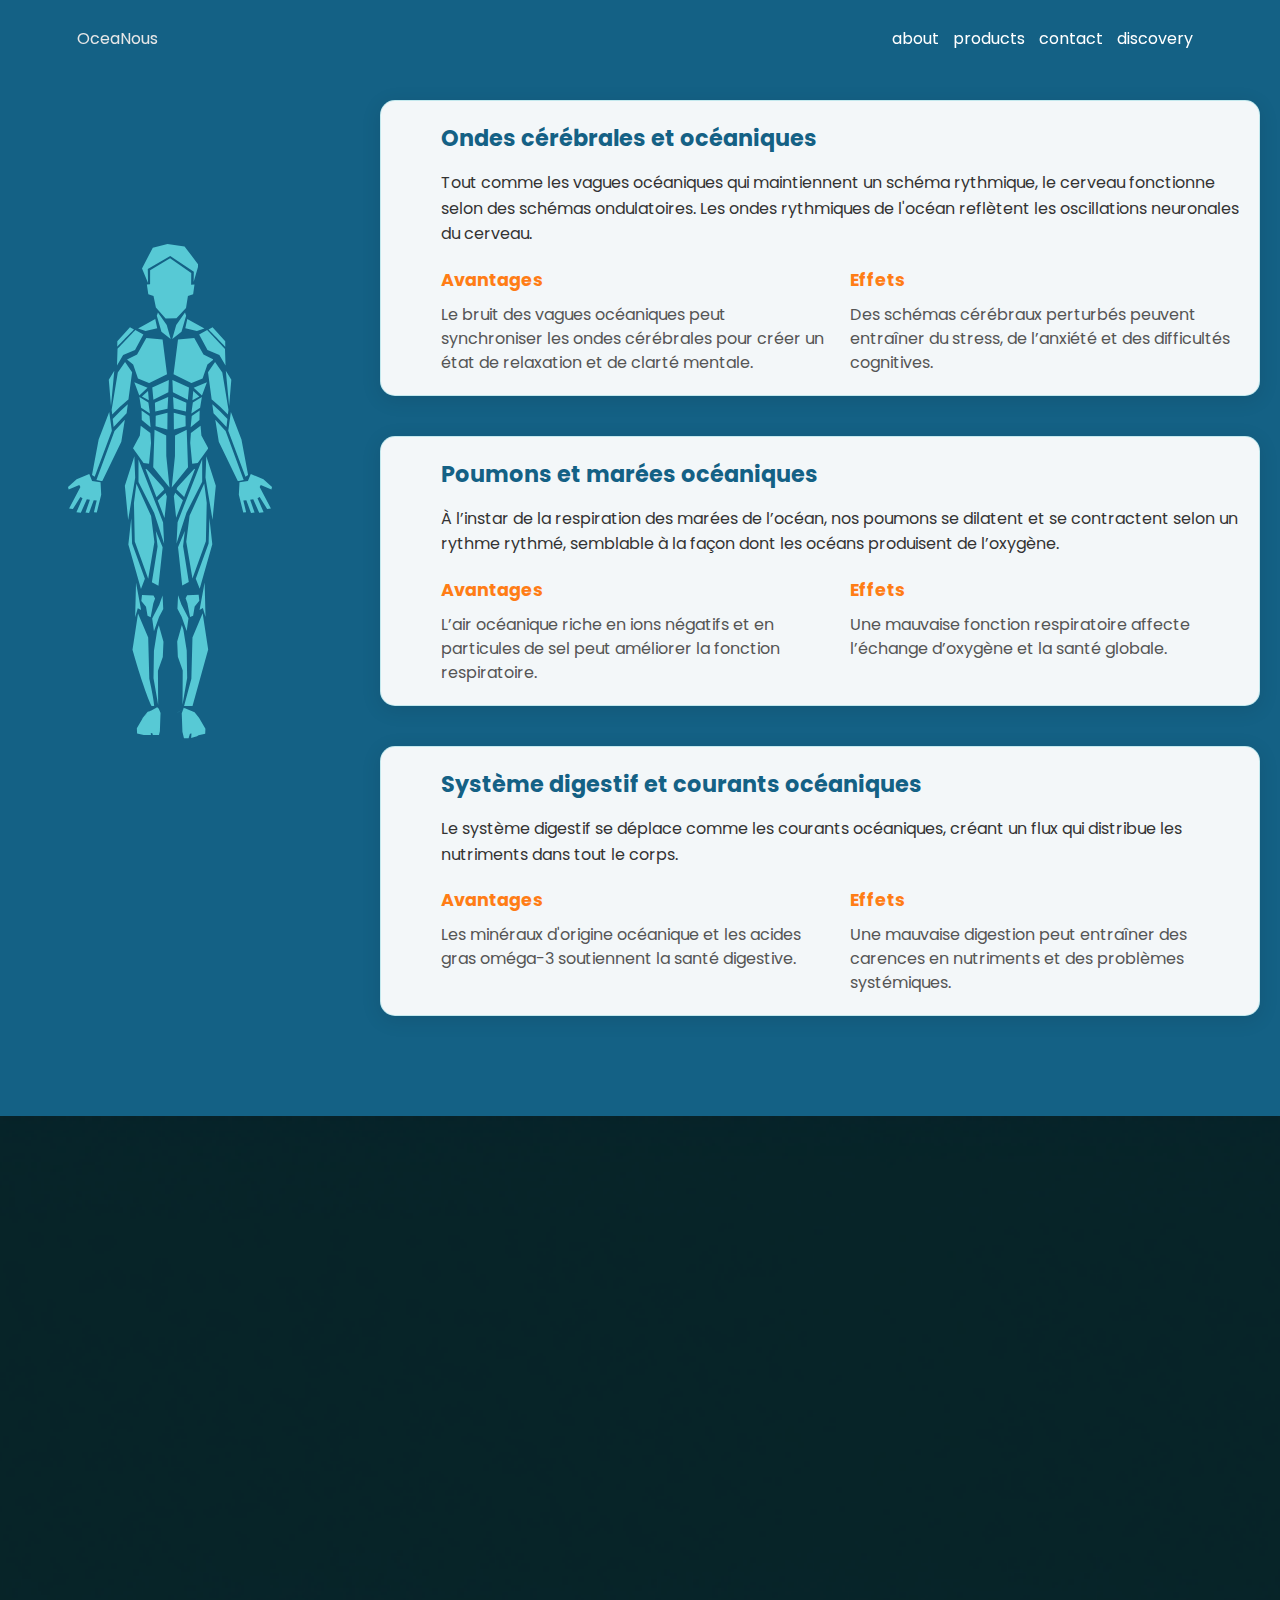
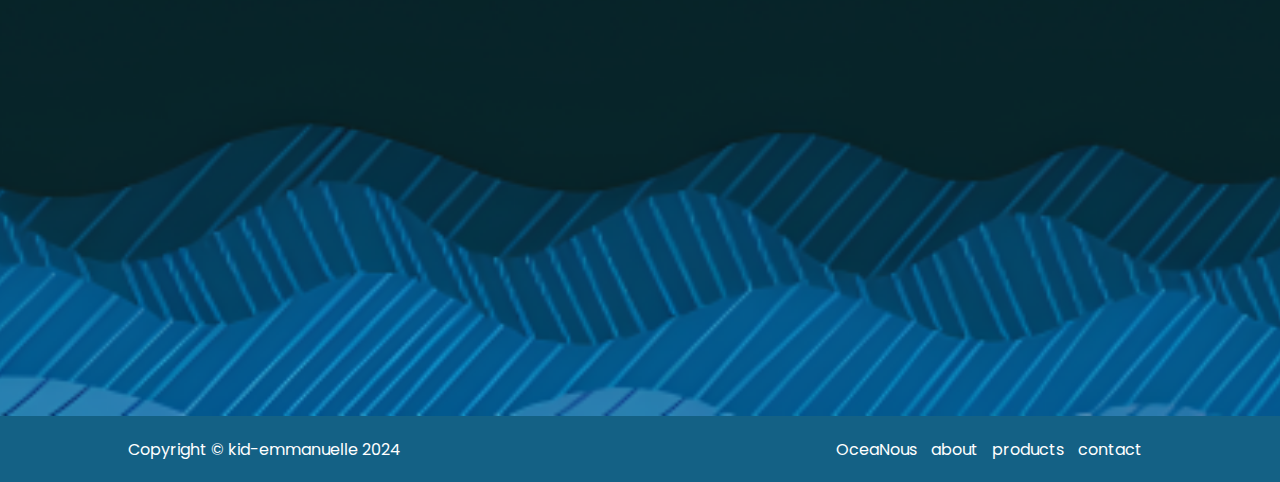
==== discovery.html @ 111cb6e2 "Chatbot AI" ====
<!DOCTYPE html>
<html lang="en">
<head>
  <meta charset="UTF-8"/>
  <meta name="viewport" content="width=device-width, initial-scale=1.0"/>
  <title>OceaNous</title>
  <link rel="icon" type="image/x-icon" href="assets/favicon/favicon.ico"/>
  <link rel="preconnect" href="https://fonts.googleapis.com"/>
  <link rel="preconnect" href="https://fonts.gstatic.com" crossorigin/>
  <link href="https://fonts.googleapis.com/css2?family=Londrina+Outline&family=Poppins:ital,wght@0,100;0,200;0,300;0,400;0,500;0,600;0,700;0,800;0,900;1,100;1,200;1,300;1,400;1,500;1,600;1,700;1,800;1,900&display=swap"
        rel="stylesheet"/>
  <link rel="stylesheet" href="https://cdnjs.cloudflare.com/ajax/libs/font-awesome/4.7.0/css/font-awesome.min.css"/>
  <link rel="stylesheet" href="assets/css/style.css"/>
  <link rel="stylesheet" href="assets/css/discovery.css"/>
</head>
<body>
<header class="sticky-bg"></header>

<section id="hero-section">
  <div id="body-info-container">
    <!-- Body visualization on the left -->
    <div class="human-body-section">
      <div class="human-body">
        <svg data-position='head' id='head' class='head' xmlns='http://www.w3.org/2000/svg' width='56.594' height='95.031' viewBox='0 0 56.594 95.031'><path d='M15.92 68.5l8.8 12.546 3.97 13.984-9.254-7.38-4.622-15.848zm27.1 0l-8.8 12.546-3.976 13.988 9.254-7.38 4.622-15.848zm6.11-27.775l.108-11.775-21.16-14.742L8.123 26.133 8.09 40.19l-3.24.215 1.462 9.732 5.208 1.81 2.36 11.63 9.72 11.018 10.856-.324 9.56-10.37 1.918-11.952 5.207-1.81 1.342-9.517zm-43.085-1.84l-.257-13.82L28.226 11.9l23.618 15.755-.216 10.37 4.976-17.085L42.556 2.376 25.49 0 10.803 3.673.002 24.415z'/></svg>
        <svg data-position='left-shoulder' id='left-shoulder' class='left-shoulder' xmlns='http://www.w3.org/2000/svg' width='109.532' height='46.594' viewBox='0 0 109.532 46.594'><path d='m 38.244,-0.004 1.98,9.232 -11.653,2.857 -7.474,-2.637 z M 17.005,10.536 12.962,8.35 0.306,22.35 0.244,27.675 c 0,0 16.52,-17.015 16.764,-17.14 z m 1.285,0.58 C 18.3,11.396 0.528,30.038 0.528,30.038 L -0.01,46.595 6.147,36.045 18.017,30.989 26.374,15.6 Z'/></svg>
        <svg data-position='right-shoulder' id='right-shoulder' class='right-shoulder' xmlns='http://www.w3.org/2000/svg' width='109.532' height='46.594' viewBox='0 0 109.532 46.594'><path d='m 3.2759972,-0.004 -1.98,9.232 11.6529998,2.857 7.473999,-2.637 z m 21.2379988,10.54 4.044,-2.187 12.656,14 0.07,5.33 c 0,0 -16.524,-17.019 -16.769,-17.144 z m -1.285,0.58 c -0.008,0.28 17.762,18.922 17.762,18.922 l 0.537,16.557 -6.157,-10.55 -11.871,-5.057 L 15.147997,15.6 Z'/></svg>
        <svg data-position='left-arm' id='left-arm' class='left-arm' xmlns='http://www.w3.org/2000/svg' width='156.344' height='119.25' viewBox='0 0 156.344 119.25'><path d='m21.12,56.5a1.678,1.678 0 0 1 -0.427,0.33l0.935,8.224l12.977,-13.89l1.2,-8.958a168.2,168.2 0 0 0 -14.685,14.294zm1.387,12.522l-18.07,48.91l5.757,1.333l19.125,-39.44l3.518,-22.047l-10.33,11.244zm-5.278,-18.96l2.638,18.74l-17.2,46.023l-2.657,-1.775l6.644,-35.518l10.575,-27.47zm18.805,-12.323a1.78,1.78 0 0 1 0.407,-0.24l3.666,-27.345l-7.037,-10.139l-7.258,10.58l-6.16,37.04l0.566,4.973a151.447,151.447 0 0 1 15.808,-14.87l0.008,0.001zm-13.742,-28.906l-3.3,35.276l-2.2,-26.238l5.5,-9.038z'/></svg>
        <svg data-position='right-arm' id='right-arm' class='right-arm' xmlns='http://www.w3.org/2000/svg' width='156.344' height='119.25' viewBox='0 0 156.344 119.25'><path d='m 18.997,56.5 a 1.678,1.678 0 0 0 0.427,0.33 L 18.489,65.054 5.512,51.164 4.312,42.206 A 168.2,168.2 0 0 1 18.997,56.5 Z m -1.387,12.522 18.07,48.91 -5.757,1.333 L 10.798,79.825 7.28,57.778 17.61,69.022 Z m 5.278,-18.96 -2.638,18.74 17.2,46.023 2.657,-1.775 L 33.463,77.532 22.888,50.062 Z M 4.083,37.739 A 1.78,1.78 0 0 0 3.676,37.499 L 0.01,10.154 7.047,0.015 l 7.258,10.58 6.16,37.04 -0.566,4.973 A 151.447,151.447 0 0 0 4.091,37.738 l -0.008,10e-4 z m 13.742,-28.906 3.3,35.276 2.2,-26.238 -5.5,-9.038 z'/></svg>
        <svg data-position='chest' id='chest' class='chest' xmlns='http://www.w3.org/2000/svg' width='86.594' height='45.063' viewBox='0 0 86.594 45.063'><path d='M19.32 0l-9.225 16.488-10.1 5.056 6.15 4.836 4.832 14.07 11.2 4.616 17.85-8.828-4.452-34.7zm47.934 0l9.225 16.488 10.1 5.056-6.15 4.836-4.833 14.07-11.2 4.616-17.844-8.828 4.45-34.7z'/></svg>
        <svg data-position='stomach' id='stomach' class='stomach' xmlns='http://www.w3.org/2000/svg' width='75.25' height='107.594' viewBox='0 0 75.25 107.594'><path d='M19.25 7.49l16.6-7.5-.5 12.16-14.943 7.662zm-10.322 8.9l6.9 3.848-.8-9.116zm5.617-8.732L1.32 2.15 6.3 15.6zm-8.17 9.267l9.015 5.514 1.54 11.028-8.795-5.735zm15.53 5.89l.332 8.662 12.286-2.665.664-11.826zm14.61 84.783L33.28 76.062l-.08-20.53-11.654-5.736-1.32 37.5zM22.735 35.64L22.57 46.3l11.787 3.166.166-16.657zm-14.16-5.255L16.49 35.9l1.1 11.25-8.8-7.06zm8.79 22.74l-9.673-7.28-.84 9.78L-.006 68.29l10.564 14.594 5.5.883 1.98-20.735zM56 7.488l-16.6-7.5.5 12.16 14.942 7.66zm10.32 8.9l-6.9 3.847.8-9.116zm-5.617-8.733L73.93 2.148l-4.98 13.447zm8.17 9.267l-9.015 5.514-1.54 11.03 8.8-5.736zm-15.53 5.89l-.332 8.662-12.285-2.665-.664-11.827zm-14.61 84.783l3.234-31.536.082-20.532 11.65-5.735 1.32 37.5zm13.78-71.957l.166 10.66-11.786 3.168-.166-16.657zm14.16-5.256l-7.915 5.514-1.1 11.25 8.794-7.06zm-8.79 22.743l9.673-7.28.84 9.78 6.862 12.66-10.564 14.597-5.5.883-1.975-20.74z'/></svg>
        <svg data-position='left-leg' id='left-leg' class='left-leg' xmlns='http://www.w3.org/2000/svg' width='93.626' height='250.625' viewBox='0 0 93.626 250.625'><path d='m 18.00179,139.99461 -0.664,5.99 4.647,5.77 1.55,9.1 3.1,1.33 2.655,-13.755 1.77,-4.88 -1.55,-3.107 z m 20.582,0.444 -3.32,9.318 -7.082,13.755 1.77,12.647 5.09,-14.2 4.205,-7.982 z m -26.557,-12.645 5.09,27.29 -3.32,-1.777 -2.656,8.875 z m 22.795,42.374 -1.55,4.88 -3.32,20.634 -0.442,27.51 4.65,26.847 -0.223,-34.39 4.87,-13.754 0.663,-15.087 z m -10.623,12.424 1.106,41.267 c 14.157565,64.57987 -5.846437,10.46082 -16.8199998,-29.07 l 5.5329998,-36.384 z m -9.71,-178.164003 0,22.476 15.71,31.073 9.923,30.850003 -1.033,-21.375 z m 25.49,30.248 0.118,-0.148 -0.793,-2.024 -16.545,-18.16 -1.242,-0.44 10.984,28.378 z m -6.255,10.766 6.812,17.6 2.274,-21.596 -1.344,-3.43 z m -26.4699998,17.82 0.827,25.340003 12.8159998,35.257 -3.928,10.136 -12.6099998,-44.51 z M 31.81879,76.04161 l 0.345,0.826 6.47,15.48 -4.177,38.342 -6.594,-3.526 5.715,-35.7 z m -21.465,-74.697003 0.827,21.373 L 4.1527902,65.02561 0.84679017,30.870607 Z m 2.068,27.323 14.677,32.391 3.307,26.000003 -6.2,36.58 -13.437,-37.241 -0.8269998,-38.342003 z'/></svg>
        <svg data-position='right-leg' id='right-leg' class='right-leg' xmlns='http://www.w3.org/2000/svg' width='80' height='250.625' viewBox='0 0 80 250.625'><path d='m 26.664979,139.7913 0.663,5.99 -4.647,5.77 -1.55,9.1 -3.1,1.33 -2.655,-13.755 -1.77,-4.88 1.55,-3.107 z m -20.5820002,0.444 3.3200005,9.318 7.0799997,13.755 -1.77,12.647 -5.0899997,-14.2 -4.2000005,-7.987 z m 3.7620005,29.73 1.5499997,4.88 3.32,20.633 0.442,27.51 -4.648,26.847 0.22,-34.39 -4.8670002,-13.754 -0.67,-15.087 z m 10.6229997,12.424 -1.107,41.267 -8.852,33.28 9.627,-4.55 16.046,-57.8 -5.533,-36.384 z m -13.9460002,74.991 c -5.157661,19.45233 -2.5788305,9.72616 0,0 z M 30.177979,4.225305 l 0,22.476 -15.713,31.072 -9.9230002,30.850005 1.033,-21.375005 z m -25.4930002,30.249 -0.118,-0.15 0.793,-2.023 16.5450002,-18.16 1.24,-0.44 -10.98,28.377 z m 6.2550002,10.764 -6.8120002,17.6 -2.274,-21.595 1.344,-3.43 z m 26.47,17.82 -0.827,25.342005 -12.816,35.25599 3.927,10.136 12.61,-44.50999 z m -24.565,12.783005 -0.346,0.825 -6.4700002,15.48 4.1780002,38.34199 6.594,-3.527 -5.715,-35.69999 z m 19.792,51.74999 -5.09,27.29 3.32,-1.776 2.655,8.875 z m 1.671,-126.452995 -0.826,21.375 7.03,42.308 3.306,-34.155 z m -2.066,27.325 -14.677,32.392 -3.308,26.000005 6.2,36.57999 13.436,-37.23999 0.827,-38.340005 z'/></svg>
        <svg data-position='left-hand' id='left-hand' class='left-hand' xmlns='http://www.w3.org/2000/svg' width='90' height='38.938' viewBox='0 0 90 38.938'><path d='m 21.255,-0.00198191 2.88,6.90000201 8.412,1.335 0.664,12.4579799 -4.427,17.8 -2.878,-0.22 2.8,-11.847 -2.99,-0.084 -4.676,12.6 -3.544,-0.446 4.4,-12.736 -3.072,-0.584 -5.978,13.543 -4.428,-0.445 6.088,-14.1 -2.1,-1.25 L 4.878,34.934 1.114,34.489 12.4,12.9 11.293,11.12 0.665,15.57 0,13.124 8.635,5.3380201 Z' /></svg>
        <svg data-position='right-hand' id='right-hand' class='right-hand' xmlns='http://www.w3.org/2000/svg' width='90' height='38.938' viewBox='0 0 90 38.938'><path d='m 13.793386,-0.00198533 -2.88,6.90000163 -8.4120002,1.335 -0.664,12.4579837 4.427,17.8 2.878,-0.22 -2.8,-11.847 2.99,-0.084 4.6760002,12.6 3.544,-0.446 -4.4,-12.736 3.072,-0.584 5.978,13.543 4.428,-0.445 -6.088,-14.1 2.1,-1.25 7.528,12.012 3.764,-0.445 -11.286,-21.589 1.107,-1.78 10.628,4.45 0.665,-2.447 -8.635,-7.7859837 z'/></svg>
        <svg data-position='left-foot' id='left-foot' class='left-foot' xmlns='http://www.w3.org/2000/svg' width='30' height='30' viewBox='0 0 30 30'><path d='m 19.558357,1.92821 c -22.1993328,20.55867 -11.0996668,10.27933 0,0 z m 5.975,5.989 -0.664,18.415 -1.55,6.435 -4.647,0 -1.327,-4.437 -1.55,-0.222 0.332,4.437 -5.864,-1.778 -1.5499998,-0.887 -6.64,-1.442 -0.22,-5.214 6.418,-10.87 4.4259998,-5.548 c 9.991542,-3.26362 9.41586,-8.41457 12.836,1.111 z'/></svg>
        <svg data-position='right-foot' id='right-foot' class='right-foot' xmlns='http://www.w3.org/2000/svg' width='90' height='38.938' viewBox='0 0 90 38.938'><path d='m 11.723492,2.35897 c -40.202667,20.558 -20.1013335,10.279 0,0 z m -5.9740005,5.989 0.663,18.415 1.546,6.435 4.6480005,0 1.328,-4.437 1.55,-0.222 -0.333,4.437 5.863,-1.778 1.55,-0.887 6.638,-1.442 0.222,-5.214 -6.418,-10.868 -4.426,-5.547 -10.8440005,-4.437 z'/> </svg>
      </div>
    </div>

    <!-- Information sections with arrows on the right -->
    <div class="body-info">
      <div class="info-section" id="brain-info">
        <!--<div class="arrow left-arrow"></div>-->
        <div class="content">
          <h3>Ondes cérébrales et océaniques</h3>
          <p>Tout comme les vagues océaniques qui maintiennent un schéma rythmique, le cerveau fonctionne selon des schémas ondulatoires. Les ondes rythmiques de l'océan reflètent les oscillations neuronales du cerveau.</p>
          <div class="details">
            <div class="benefits">
              <h4>Avantages</h4>
              <p>Le bruit des vagues océaniques peut synchroniser les ondes cérébrales pour créer un état de relaxation et de clarté mentale.</p>
            </div>
            <div class="effects">
              <h4>Effets</h4>
              <p>Des schémas cérébraux perturbés peuvent entraîner du stress, de l’anxiété et des difficultés cognitives.</p>
            </div>
          </div>
        </div>
      </div>

      <div class="info-section" id="chest-info">
        <!--<div class="arrow left-arrow"></div>-->
        <div class="content">
          <h3>Poumons et marées océaniques</h3>
          <p>À l’instar de la respiration des marées de l’océan, nos poumons se dilatent et se contractent selon un rythme rythmé, semblable à la façon dont les océans produisent de l’oxygène.</p>
          <div class="details">
            <div class="benefits">
              <h4>Avantages</h4>
              <p>L’air océanique riche en ions négatifs et en particules de sel peut améliorer la fonction respiratoire.</p>
            </div>
            <div class="effects">
              <h4>Effets</h4>
              <p>Une mauvaise fonction respiratoire affecte l’échange d’oxygène et la santé globale.</p>
            </div>
          </div>
        </div>
      </div>

      <div class="info-section" id="stomach-info">
        <!--<div class="arrow left-arrow"></div>-->
        <div class="content">
          <h3>Système digestif et courants océaniques</h3>
          <p>Le système digestif se déplace comme les courants océaniques, créant un flux qui distribue les nutriments dans tout le corps.</p>
          <div class="details">
            <div class="benefits">
              <h4>Avantages</h4>
              <p>Les minéraux d'origine océanique et les acides gras oméga-3 soutiennent la santé digestive.</p>
            </div>
            <div class="effects">
              <h4>Effets</h4>
              <p>Une mauvaise digestion peut entraîner des carences en nutriments et des problèmes systémiques.</p>
            </div>
          </div>
        </div>
      </div>
    </div>
  </div>
</section>

<section id="about-us">
  <div class="about-us-container">
    <div class="about-us-row reveal">
      <div class="chat-container">
        <div class="chat-header">
          <h2>Discutez avec l'Assistant OceaNous</h2>
        </div>
        <div class="chat-messages" id="chat-messages">
          <div class="message bot-message">
            Bonjour ! Je suis votre assistant OceaNous. N'hésitez pas à me poser des questions sur l'océan et son lien avec la santé humaine.
          </div>
        </div>
        <div class="typing-indicator" id="typing-indicator">L'assistant est en train d'écrire...</div>
        <div class="chat-input">
          <input type="text" id="user-input" placeholder="Écrivez votre message ici..." />
          <button id="send-button">Envoyer</button>
        </div>
      </div>
    </div>
  </div>
</section>

<!-- Footer Section -->
<section id="footer-section"></section>

<!-- Load JavaScript files -->
<script src="assets/js/components.js"></script>
<script src="assets/js/script.js"></script>
<script src="assets/js/discovery.js"></script>
<script src="assets/js/chat.js"></script>
</body>
</html>
---- assets/css/style.css ----
/*--------------------------------------------------------------
# General Styles
--------------------------------------------------------------*/
* {
  margin: 0px;
  padding: 0px;
  font-family: "Poppins", sans-serif;
  scroll-behavior: smooth;
  max-width: 100vw;
  box-sizing: border-box;
  /* background-color: orange; // to be removed after adding landing section */
}

/*--------------------------------------------------------------
# Adding reveal and rotation animation
--------------------------------------------------------------*/
.reveal {
  position: relative;
  transform: translateY(150px);
  opacity: 0;
  transition: 1s all ease;
}

.reveal.active {
  transform: translateY(0px);
  opacity: 1;
}

.rotate {
  animation: rotation 10s infinite linear;
}

@keyframes rotation {
  from {
    transform: rotate(0deg);
  }
  to {
    transform: rotate(359deg);
  }
}

/*--------------------------------------------------------------
# Custom Scroll Styles
--------------------------------------------------------------*/
/* width */
::-webkit-scrollbar {
  width: 10px;

  background-color: rgba(0, 0, 0, 0);
}
/* Track */
::-webkit-scrollbar-track {
  background-color: #146185;
}

/* Handle */
::-webkit-scrollbar-thumb {
  background: rgb(240, 240, 240);
  border-radius: 10px;
  width: 5px;
  height: 5px;
}

/* Handle on hover */
::-webkit-scrollbar-thumb:hover {
  background: #686868;
}

/*--------------------------------------------------------------
# Nav Section Styles
--------------------------------------------------------------*/
header {
  position: fixed;
  top: 0;
  left: 0;
  width: 100%;
  z-index: 500;
}

.sticky-bg {
  width: 100%;
  backdrop-filter: blur(20px);
}

nav {
  position: sticky;
  top: 0;
  z-index: 11;
}

nav a {
  text-decoration: none;
  color: #e7e7e7;
  transition: 0.5s;
}

nav a:hover {
  color: white;
  font-weight: 500;
}

.nav-links {
  display: flex;
  justify-content: space-between;
  padding: 2% 6%;
}

.nav-links ul li {
  list-style: none;
  display: inline-block;
  padding-right: 10px;
}

.nav-links ul li a {
  text-decoration: none;
  color: #ffffff;
  transition: 0.5s;
}

.nav-links ul li a:hover {
  text-decoration: none;
  color: white;
  font-weight: 500;
}

nav .fa {
  display: none;
}

/*--------------------------------------------------------------
# Adding Responsivess to Nav Section
--------------------------------------------------------------*/
@media (max-width: 700px) {
  nav .fa {
    display: block;
    color: #fff;
    margin: 10px;
    font-size: 22px;
    cursor: pointer;
  }
  .sticky-bg {
    backdrop-filter: none;
  }
  .nav-links .hero-link {
    display: flex;
    align-items: center;
    justify-content: center;
  }

  .nav-links ul li {
    display: block;
    text-align: left;
    padding: 5px 50px;
  }

  #nav-links-sub {
    left: -200px;
    text-align: right;
    margin-top: 70px;
    position: absolute;
    height: 100vh;
    width: 30%;
    background: rgba(255, 81, 0, 0);
    backdrop-filter: blur(3px);
    transition: 1s;
  }
}

/*--------------------------------------------------------------
# Landing Section Styles
--------------------------------------------------------------*/
#hero-section {
  min-height: 100vh;
  max-width: 100vw;
  background-color: #146185;
  display: flex;
  flex-direction: column;
  align-items: center;
  justify-content: center;
  overflow: hidden;
}

.hero-title {
  width: 100%;
  height: 100%;
  display: flex;
  align-items: center;
  justify-content: center;
}

#title-one {
  font-size: 220px;
  color: white;
  font-weight: 900;
  letter-spacing: 30px;
  margin-right: -30px;
  position: relative;
  transition: 0.7s;
  z-index: 15;
  width: 100%;
}
#title-two {
  font-size: 220px;
  font-family: "Londrina Outline", cursive;
  color: white;
  position: relative;
  transition: 0.7s;
  z-index: 15;
}
.hero-sub-container-one {
  background-color: transparent;
}

.hero-sub-container-two {
  display: flex;
  flex: row;
  align-items: center;
}

#orange-slice-1 {
  position: absolute;
  width: 300px;
  bottom: 15%;
  z-index: 20;
}

#orange-slice-2 {
  z-index: 11;
  transition: 0.03s;
}

/* Addinng Landing Section Responsiveness */

@media (min-width: 1100px) and (max-width: 1200px) {
  #orange-slice-2 {
    width: 450px;
  }

  #title-one {
    font-size: 72px;
  }
  #title-two {
    font-size: 72px;
  }
}

@media only screen and (min-width: 920px) and (max-width: 1100px) {
  #orange-slice-1 {
    width: 150px;
    bottom: 34%;
  }

  #orange-slice-2 {
    width: 250px;
  }

  #title-one {
    font-size: 48px;
  }
  #title-two {
    font-size: 48px;
  }
}

@media (max-device-width: 920px) {
  #orange-slice-1 {
    display: none;
  }

  #orange-slice-2 {
    display: none;
  }

  #title-one {
    font-size: 40px;
    margin-right: 2px;
  }
  #title-two {
    font-size: 40px;
  }
}

@media (max-width: 700px) {
  #orange-slice-1 {
    display: none;
  }

  #orange-slice-2 {
    display: none;
  }

  #title-one {
    font-size: 24px;
    margin-right: 2px;
  }
  #title-two {
    font-size: 24px;
  }
}

/*--------------------------------------------------------------
# About Us section styles
--------------------------------------------------------------*/
#about-us {
  min-height: 100vh;
  max-width: 100vw;
  background-color: #000000;
  min-height: 100vh;
  background-image: url(../images/backdrop.png);
  background-position: center;
  background-size: cover;
}

#about-us p {
  color: white;
}

.about-us-container {
  text-align: left;
  width: 80%;
  margin: auto;
  min-height: 100vh;
  display: flex;
  flex-direction: column;
  align-items: center;
  justify-content: center;
}

.about-us-row {
  display: flex;
  flex-direction: row;
  justify-content: space-between;
}

.about-us-col {
  padding: 10px;
  flex-basis: 31%;
}

.about-us-col h3 {
  color: white;
  margin-bottom: 10px;
}

/* Adding responsiveness to About Us Section */

@media (max-width: 700px) {
  #about-us {
    padding: 10%;
    padding-top: 20%;
    padding-bottom: 20%;
  }
  .about-us-row {
    flex-direction: column;
  }
}

/*--------------------------------------------------------------
# Product Section Styles
--------------------------------------------------------------*/
#our-products {
  min-height: 100vh;
  max-width: 100vw;
  background-color: #146185;
  margin: auto;
  text-align: center;
}

.products-grid-wrapper {
  width: 100%;
  min-height: 100vh;
  display: flex;
  align-items: center;
  justify-content: center;
}

.products-grid-container {
  display: grid;
  grid-template-columns: auto auto auto;
  padding: 0px;
}
.grid-item {
  padding: 20px;
  text-align: center;
  transition: 0.5s;
}

.grid-item:hover {
  transform: translateY(-20px);
}

.grid-item img {
  width: 50%;
  transition: 1s;
}

.grid-item:hover img {
  animation: rotation 10s infinite linear;
}

.grid-item img:hover {
  cursor: pointer;
}

.grid-item p {
  font-size: 24px;
  font-weight: 500;
  color: white;
}

/* Adding Responsiveness */

@media (max-width: 700px) {
  .products-grid-wrapper {
    padding: 10% 0;
  }
  .products-grid-container {
    grid-template-columns: auto;
  }
  .grid-item img {
    max-width: 20%;
    transition: 1s;
  }
}

/*--------------------------------------------------------------
# Call To Action Section
--------------------------------------------------------------*/
#contact {
  height: 100vh;
  min-height: 100vh;
  max-width: 100vw;
  background-color: #000000;
  color: white;
}

form{
  width: 75%;
}

.contact-row {
  display: flex;
  flex-direction: row;
  justify-content: space-around;
  align-items: center;
  width: 60%;
  height: 100%;
}

.contact-col {
  /*flex-basis: 30%;*/
}

.testimonial-wrapper {
  width: 100%;
  height: 100%;
  display: flex;
  flex-direction: column;
  align-items: center;
  justify-content: center;
}

.social-icon-wrapper {
  display: flex;
  flex-direction: row;
  align-items: center;
  justify-content: space-around;
}

.social-icon-wrapper img {
  transition: 0.5s;
}

.social-icon-wrapper img:hover {
  transform: translateY(-20px);
}

/* Section du formulaire */
#contact {
  display: flex;
  justify-content: center;
  align-items: center;
  height: 120vh;
  background-color: #121212;
  color: #ffffff;
  font-family: 'Montserrat', sans-serif;
}

/* Conteneur du formulaire */
.contact-col {
  background-color: #1c1c1e;
  padding: 40px;
  border-radius: 12px;
  box-shadow: 0 8px 16px rgba(0, 0, 0, 0.2);
  /*max-width: 400px;*/
  width: 90%;
}

/* Champs du formulaire */
.contact-col input,
.contact-col textarea {
  width: 100%;
  background-color: #2c2c2e;
  border: none;
  padding: 12px;
  margin-bottom: 16px;
  border-radius: 6px;
  font-size: 16px;
  color: #e6e6e6;
}

/* Bouton d'envoi */
.contact-col input[type="submit"] {
  background-color: #3a3a3c;
  color: #ffffff;
  font-weight: 600;
  transition: background-color 0.3s ease;
  cursor: pointer;
}

.contact-col input[type="submit"]:hover {
  background-color: #4a4a4c;
}

/* Labels */
.contact-col label {
  color: #b3b3b3;
  font-size: 14px;
  margin-bottom: 6px;
  display: block;
}

/* Placeholder styling */
.contact-col input::placeholder,
.contact-col textarea::placeholder {
  color: #7f7f7f;
  font-style: italic;
}

/* Ajout du style pour le bouton */
.contact-col input[type="submit"] {
  display: block;
  width: 100%;
  padding: 12px;
  border-radius: 6px;
  text-transform: uppercase;
}

/* Adding Responsiveness */

@media (max-width: 700px) {
  .contact-row {
    flex-direction: column;
    padding: 20%;
  }

  .contact-col {
    flex-basis: 40%;
  }

  .social-icon-wrapper {
    width: 100%;
    height: 100%;
    justify-content: space-between;
  }
  .social-icon-wrapper img {
    width: 70%;
  }
}

/*--------------------------------------------------------------
# Footer Section
--------------------------------------------------------------*/

#footer-section {
  color: white;
  width: 100%;
  margin: auto;
  background-color: #146185;
  display: flex;
  align-items: center;
  justify-content: center;
}

.footer-row {
  width: 80%;
  display: flex;
  flex-direction: row;
  align-items: center;
  justify-content: space-between;
  background-color: #146185;
}

.footer-nav-links {
  display: flex;
  justify-content: space-between;
  padding: 2% 0%;
}

.footer-nav-links ul li {
  list-style: none;
  display: inline-block;
  padding-right: 10px;
}

.footer-nav-links ul li a {
  text-decoration: none;
  color: white;
}

/* Adding Responsiveness */

@media (max-width: 700px) {
  #footer-section {
    display: none;
  }
}
---- assets/css/discovery.css ----
#body-info-container {
    display: flex;
    justify-content: space-between;
    max-width: 1400px;
    margin: 0 auto;
    padding: 100px 20px;
    gap: 60px;
}

.human-body-section {
    flex: 0 0 300px;
    position: sticky;
    top: 250px;
    height: fit-content;
}

.body-info {
    flex: 1;
    display: flex;
    flex-direction: column;
    gap: 40px;
}

.info-section {
    position: relative;
    background: rgba(255, 255, 255, 0.95);
    border-radius: 15px;
    padding: 20px;
    box-shadow: 0 4px 20px rgba(0, 0, 0, 0.1);
    border: 1px solid rgba(87, 201, 213, 0.3);
}

.arrow {
    position: absolute;
    width: 60px;
    height: 2px;
    background-color: #57c9d5;
    top: 50%;
    transform: translateY(-50%);
}

.left-arrow::before {
    content: '';
    position: absolute;
    width: 10px;
    height: 10px;
    border-left: 2px solid #57c9d5;
    border-bottom: 2px solid #57c9d5;
    left: -5px;
    top: -4px;
    transform: rotate(45deg);
}

.content {
    margin-left: 40px;
}

.content h3 {
    color: #146185;
    margin-bottom: 15px;
    font-size: 1.4em;
}

.content > p {
    color: #333;
    margin-bottom: 20px;
    line-height: 1.6;
}

.details {
    display: grid;
    grid-template-columns: 1fr 1fr;
    gap: 20px;
}

.benefits h4, .effects h4 {
    color: #ff7d16;
    margin-bottom: 10px;
    font-size: 1.1em;
}

.benefits p, .effects p {
    color: #555;
    line-height: 1.5;
}

/* Responsive adjustments */
@media (max-width: 900px) {
    #body-info-container {
        flex-direction: column;
    }

    .human-body-section {
        position: relative;
        top: 0;
    }

    .arrow {
        display: none;
    }

    .content {
        margin-left: 0;
    }

    .details {
        grid-template-columns: 1fr;
    }
}

/* Keep existing human body SVG styles */
.human-body {
    width: 207px;
    position: relative;
    height: 420px;
    display: block;
    margin: 0 auto;
}

.human-body svg {
    position: absolute;
    left: 50%;
    fill: #57c9d5;
}

/* Keep all your existing SVG positioning styles */
.human-body svg#head {
    margin-left: -28.5px;
    top: -6px;
}

.human-body svg#chest {
    margin-left: -43.5px;
    top: 88px;
}

.human-body svg#stomach {
    margin-left: -37.5px;
    top: 130px;
}

/* Human */
.human-body {
    width: 207px;
    position: relative;
    height: 420px;
    display: block;
    /*margin: auto;*/
}

.human-body svg:hover {
    cursor: pointer;
}

.human-body svg:hover path {
    fill: #ff7d16;
}

.human-body svg {
    position: absolute;
    left: 50%;
    fill: #57c9d5;
}

.human-body svg#head {
    margin-left: -28.5px;
    top: -6px;
}

.human-body svg#left-shoulder {
    margin-left: -53.5px;
    top: 69px;
}

.human-body svg#right-shoulder {
    margin-left: 13.5px;
    top: 69px;
}

.human-body svg#left-arm {
    margin-left: -78px;
    top: 112px;
}

.human-body svg#right-arm {
    margin-left: 38px;
    top: 112px;
    z-index: 10001;
}

.human-body svg#chest {
    margin-left: -43.5px;
    top: 88px;
}

.human-body svg#stomach {
    margin-left: -37.5px;
    top: 130px;
}

.human-body svg#left-leg {
    margin-left: -46.5px;
    top: 205px;
    z-index: 9999;
}

.human-body svg#right-leg {
    margin-left: 1.5px;
    top: 205px;
    z-index: 9999;
}

.human-body svg#left-hand {
    margin-left: -102.5px;
    top: 224px;
}

.human-body svg#right-hand {
    margin-left: 66.5px;
    top: 224px;
    z-index: 10000;
}

.human-body svg#left-foot {
    margin-left: -35.5px;
    top: 455px;
}

.human-body svg#right-foot {
    margin-left: 5.5px;
    top: 455px;
}

#area {
    display: block;
    width: 100%;
    clear: both;
    padding: 10px;
    text-align: center;
    font-size: 25px;
    font-family: Courier New;
    color: #a5a5a5;
}

#area #data {
    color: black;
}

/* Add this to your discovery.css */
/* Update these styles in your discovery.css */
.chat-container {
    width: 100%;
    max-width: 1000px;
    margin: 0 auto;
    background-image: url('../images/terminal.png');
    background-size: cover;
    background-position: center;
    border-radius: 15px;
    box-shadow: 0 4px 20px rgba(0, 0, 0, 0.3);
    overflow: hidden;
    border: 4px solid rgba(255, 255, 255, 0.1);
}

.chat-header {
    background: rgba(0, 0, 0, 0);
    color: white;
    padding: 15px 20px;
    text-align: center;
    border-bottom: 1px solid rgba(255, 255, 255, 0.1);
    backdrop-filter: blur(5px);
}

.chat-messages {
    height: 400px;
    padding: 20px;
    overflow-y: auto;
    display: flex;
    flex-direction: column;
    gap: 15px;
    background: rgba(0, 0, 0, 0.6);
    backdrop-filter: blur(5px);
}

.message {
    max-width: 70%;
    padding: 12px 16px;
    border-radius: 15px;
    margin: 5px 0;
    box-shadow: 0 2px 5px rgba(0, 0, 0, 0.2);
}

.user-message {
    background: rgba(20, 97, 133, 0.9);
    color: white;
    align-self: flex-end;
    border: 1px solid rgba(255, 255, 255, 0.1);
}

.bot-message {
    background: rgba(255, 255, 255, 0.9);
    color: #333;
    align-self: flex-start;
    border: 1px solid rgba(255, 255, 255, 0.2);
}

.chat-input {
    display: flex;
    padding: 20px;
    gap: 10px;
    background: rgba(0, 0, 0, 0.7);
    backdrop-filter: blur(5px);
    border-top: 1px solid rgba(255, 255, 255, 0.1);
}

.chat-input input {
    flex: 1;
    padding: 12px;
    background: rgba(255, 255, 255, 0.9);
    border: 1px solid rgba(255, 255, 255, 0.2);
    border-radius: 8px;
    font-size: 14px;
    color: #333;
}

.chat-input input:focus {
    outline: none;
    border-color: #146185;
    box-shadow: 0 0 0 2px rgba(20, 97, 133, 0.2);
}

.chat-input button {
    padding: 12px 24px;
    background: #ff7d16;
    color: white;
    border: none;
    border-radius: 8px;
    cursor: pointer;
    transition: background 0.3s, transform 0.1s;
    font-weight: 500;
}

.chat-input button:hover {
    background: #e66700;
    transform: translateY(-1px);
}

.chat-input button:active {
    transform: translateY(1px);
}

.chat-input button:disabled {
    background: #666;
    cursor: not-allowed;
    transform: none;
}

.typing-indicator {
    display: none;
    align-self: flex-start;
    background: rgba(255, 255, 255, 0.9);
    padding: 12px 16px;
    border-radius: 15px;
    color: #666;
    border: 1px solid rgba(255, 255, 255, 0.2);
}

.typing-indicator.visible {
    display: block;
}

/* Custom scrollbar for the chat messages */
.chat-messages::-webkit-scrollbar {
    width: 8px;
}

.chat-messages::-webkit-scrollbar-track {
    background: rgba(0, 0, 0, 0.2);
}

.chat-messages::-webkit-scrollbar-thumb {
    background: rgba(255, 255, 255, 0.3);
    border-radius: 4px;
}

.chat-messages::-webkit-scrollbar-thumb:hover {
    background: rgba(255, 255, 255, 0.4);
}
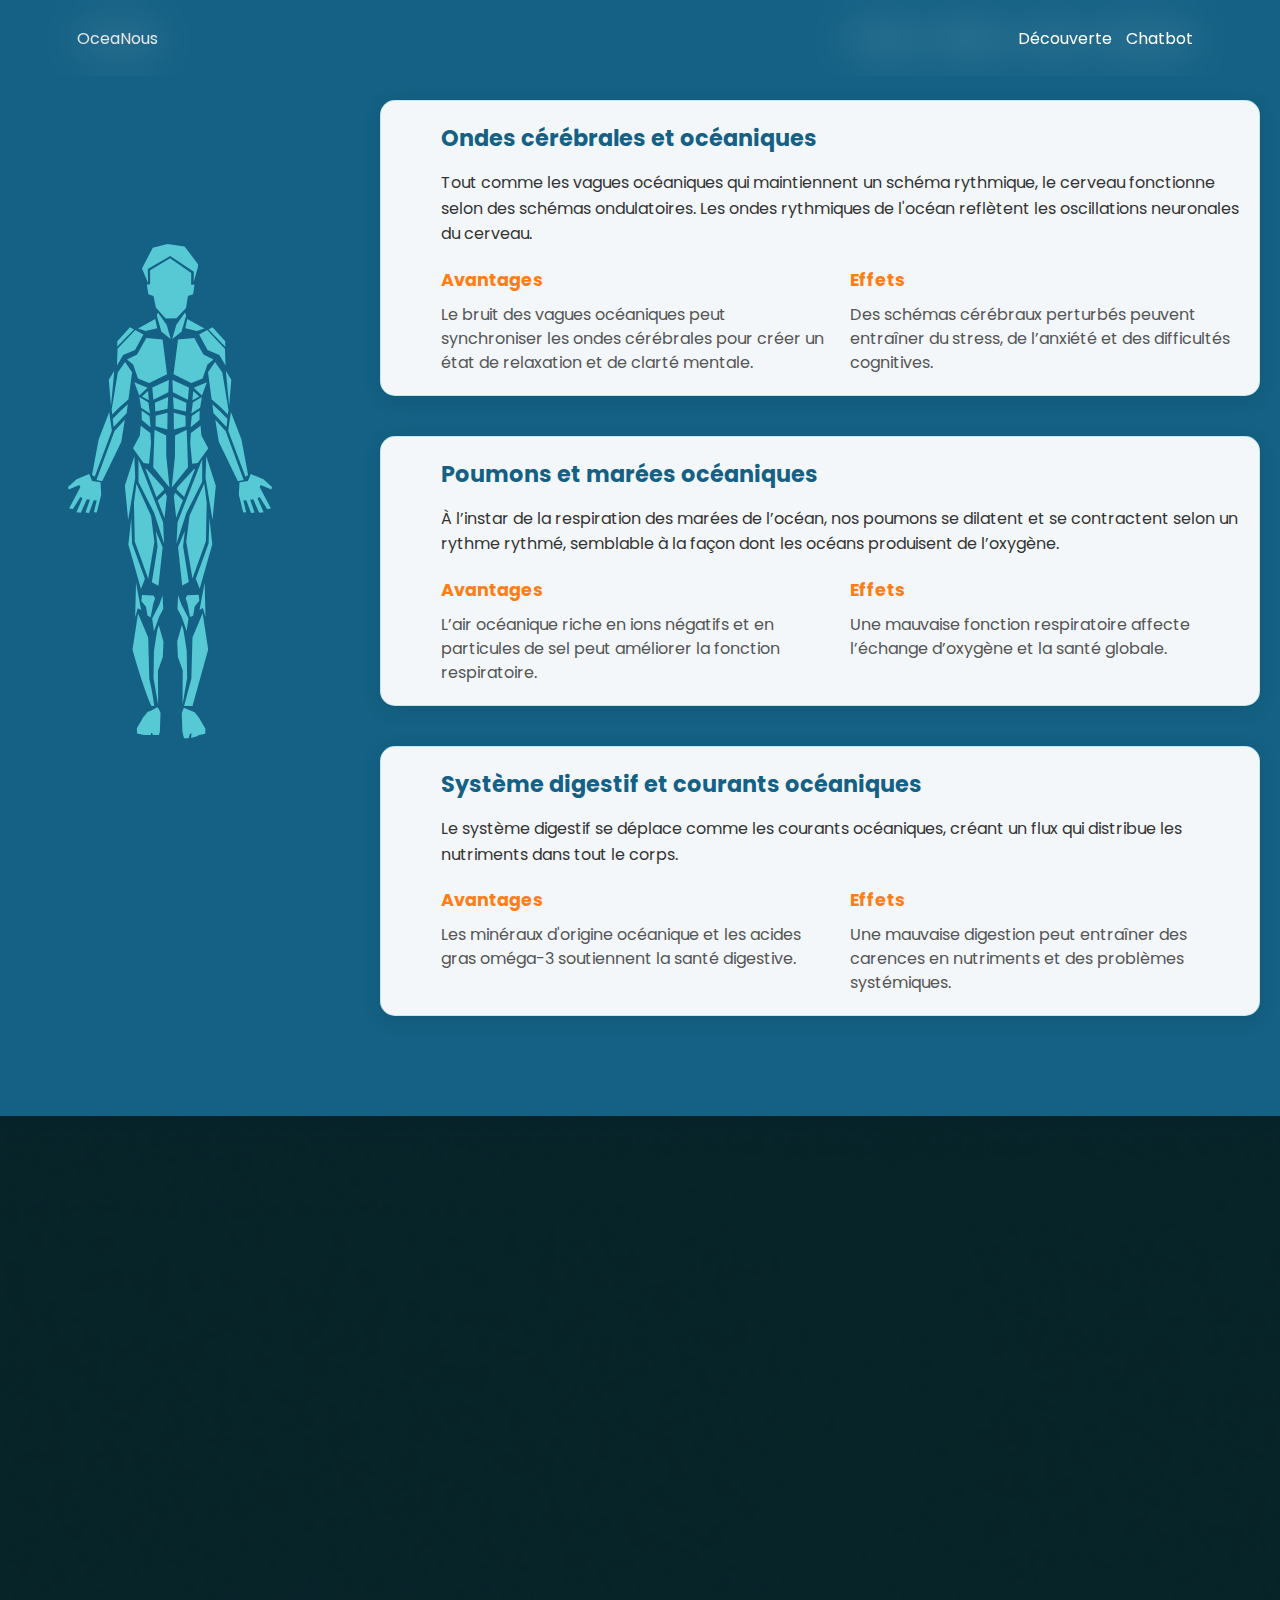
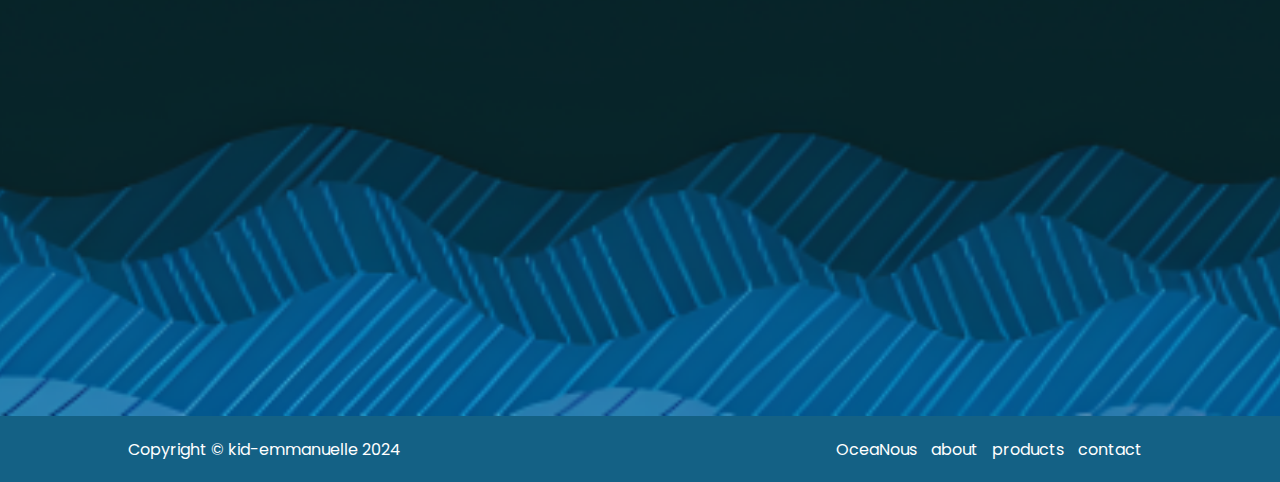
==== commit 3df38b9e: "Chatbot AI" ====
--- a/discovery.html
+++ b/discovery.html
@@ -15,6 +15,7 @@
 </head>
 <body>
 <header class="sticky-bg"></header>
+<header class="sticky-bg" id="header-section"></header>
 
 <section id="hero-section">
   <div id="body-info-container">
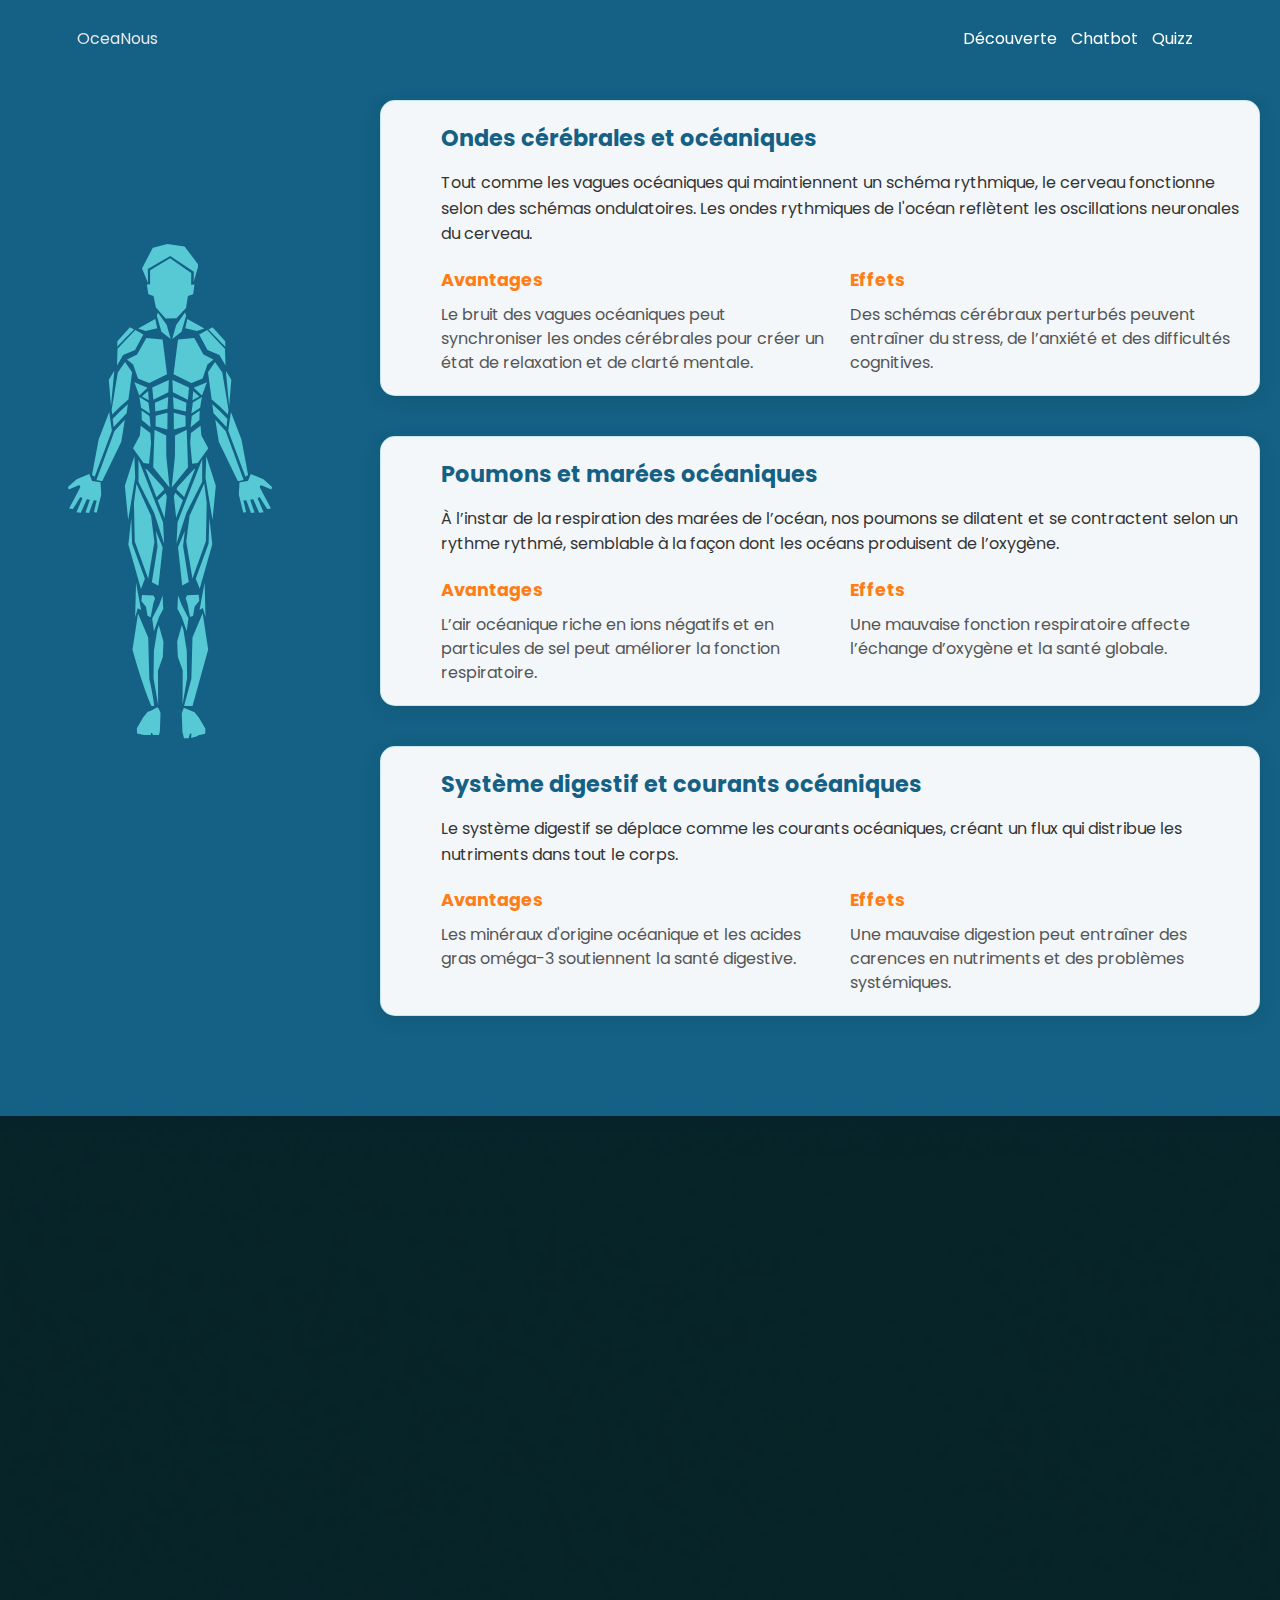
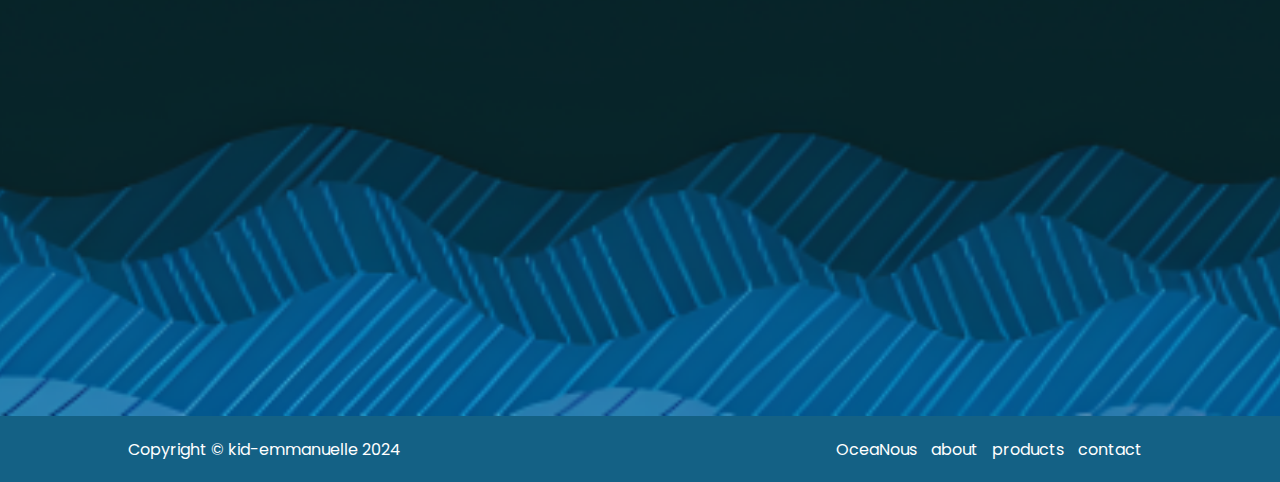
==== commit d09db12a: "Quizz Game" ====
--- a/discovery.html
+++ b/discovery.html
@@ -14,7 +14,6 @@
   <link rel="stylesheet" href="assets/css/discovery.css"/>
 </head>
 <body>
-<header class="sticky-bg"></header>
 <header class="sticky-bg" id="header-section"></header>
 
 <section id="hero-section">
--- a/assets/css/style.css
+++ b/assets/css/style.css
@@ -614,6 +614,9 @@
   #footer-section {
     display: none;
   }
-}
-
-
+
+
+
+}
+
+
